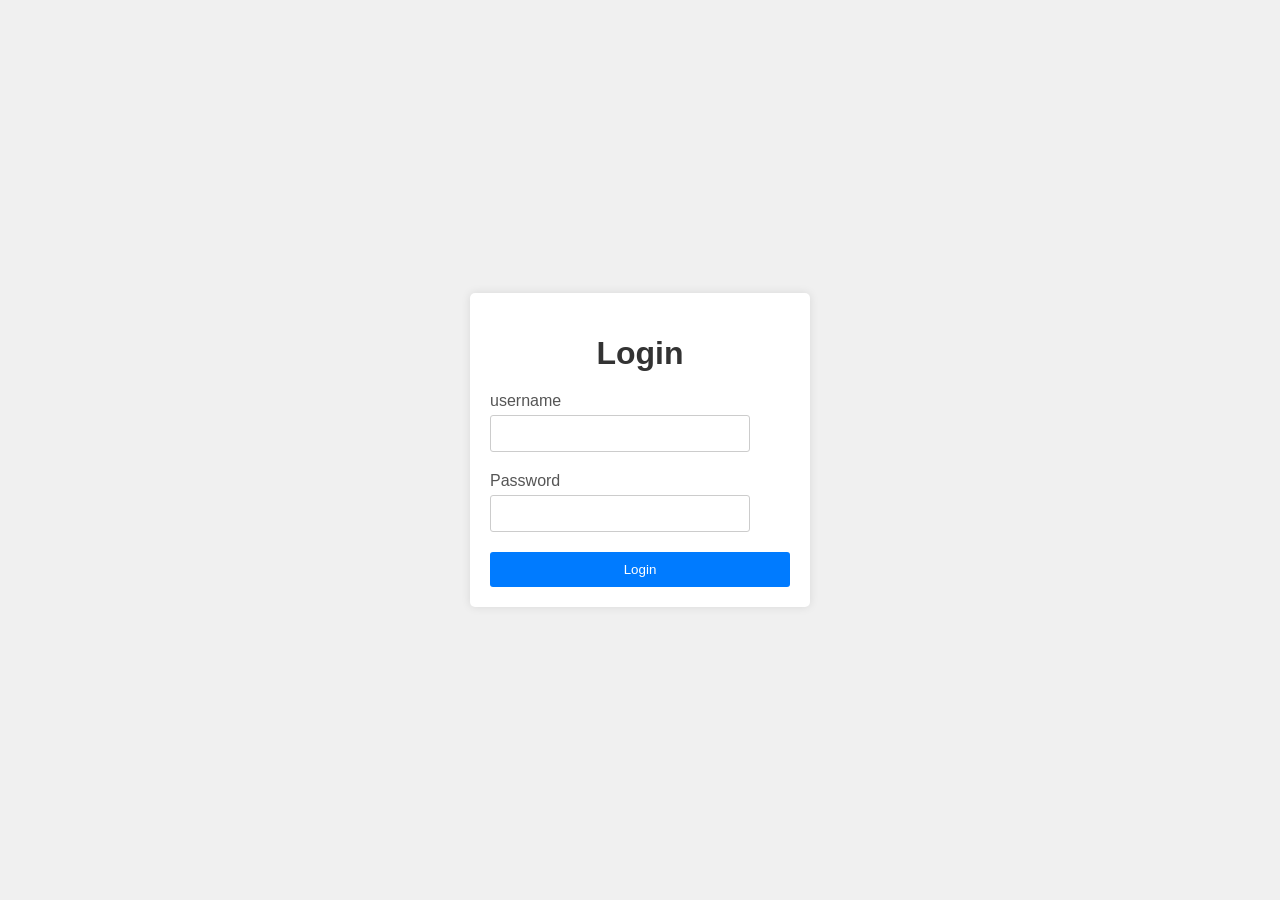
==== src/static/templates/index.html @ 3bb4d053 "login page begining Signed-off-by: pushpak <pushpakibm@gmail.com>" ====
<!DOCTYPE html>
<html lang="en">
<head>
    <meta charset="UTF-8">
    <meta name="viewport" content="width=device-width, initial-scale=1.0">
    <title>Login System</title>
    <style>
        body {
            font-family: Arial, sans-serif;
            background-color: #f0f0f0;
            margin: 0;
            padding: 0;
            display: flex;
            justify-content: center;
            align-items: center;
            height: 100vh;
        }
        .login-container {
            width: 300px;
            background-color: #ffffff;
            padding: 20px;
            border-radius: 5px;
            box-shadow: 0 0 10px rgba(0, 0, 0, 0.1);
        }
        .login-container h1 {
            text-align: center;
            color: #333;
            margin-bottom: 20px;
        }
        .login-container label {
            display: block;
            margin-bottom: 5px;
            color: #555;
        }
        .login-container input[type="text"], 
        .login-container input[type="password"] {
            width: calc(100% - 40px);
            padding: 10px;
            margin-bottom: 20px;
            border: 1px solid #ccc;
            border-radius: 3px;
            box-sizing: border-box;
        }
        .login-container button {
            width: 100%;
            padding: 10px;
            border: none;
            background-color: #007bff;
            color: #fff;
            cursor: pointer;
            border-radius: 3px;
            box-sizing: border-box;
        }
        .login-container button:hover {
            background-color: #0056b3;
        }
    </style>
</head>
<body>
    <div class="login-container">
        <h1>Login</h1>
        <label for="username">username</label>
        <input id="username" type="text" />
        <label for="pw">Password</label>
        <input id="pw" type="password" value="" />
        <button onclick="login_btn()">Login</button>
    </div>

    <script>
        function login_btn() {
            let id = document.getElementById("id");
            let pw = document.getElementById("pw");
            const data = { username: username.value, password: pw.value };
            
            fetch('http://localhost:3000/login', {
                method: 'POST',
                headers: {
                    'Content-Type': 'application/json'
                },
                body: JSON.stringify(data)
            })
            .then(response => {
                if (!response.ok) {
                    throw new Error('Network response was not ok');
                }
                return response.json();
            })
            .then(data => {
                if (data.result == true) {
                    location.href = 'http://localhost:3000/success';
                } else {
                    location.href = 'http://localhost:3000/error';
                }
            })
            .catch(error => {
                console.error('There has been a problem with your fetch operation:', error);
            });
        }
    </script>
</body>
</html>
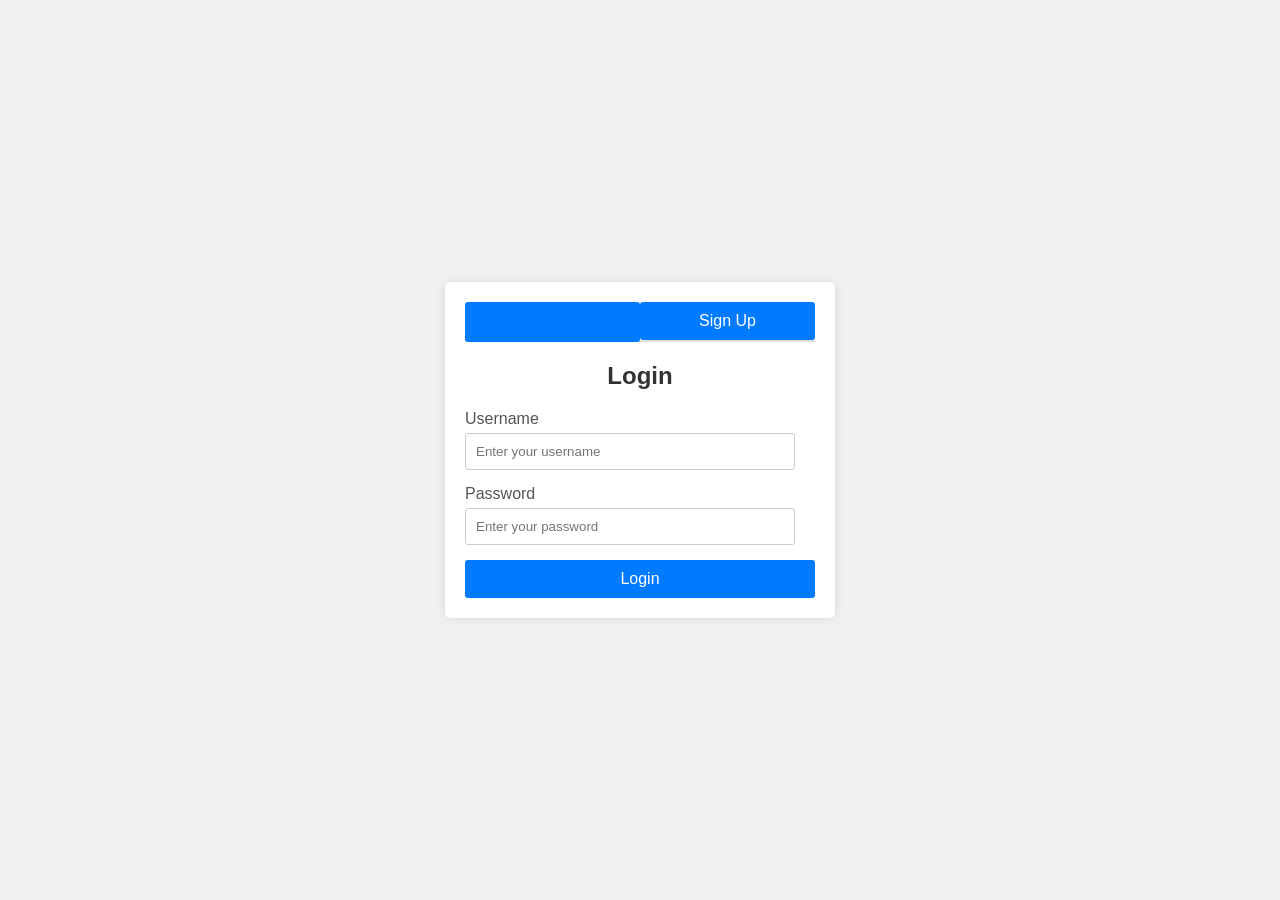
==== commit b731793e: "included signup page Signed-off-by: pushpak <pushpakibm@gmail.com>" ====
--- a/src/static/templates/index.html
+++ b/src/static/templates/index.html
@@ -3,7 +3,7 @@
 <head>
     <meta charset="UTF-8">
     <meta name="viewport" content="width=device-width, initial-scale=1.0">
-    <title>Login System</title>
+    <title>Authentication System</title>
     <style>
         body {
             font-family: Arial, sans-serif;
@@ -15,33 +15,64 @@
             align-items: center;
             height: 100vh;
         }
-        .login-container {
-            width: 300px;
+        .auth-container {
+            width: 350px;
             background-color: #ffffff;
             padding: 20px;
             border-radius: 5px;
             box-shadow: 0 0 10px rgba(0, 0, 0, 0.1);
         }
-        .login-container h1 {
+        .tabs {
+            display: flex;
+            margin-bottom: 20px;
+            border-bottom: 2px solid #e0e0e0;
+        }
+        .tab {
+            flex: 1;
+            padding: 10px;
+            text-align: center;
+            cursor: pointer;
+            background-color: transparent;
+            border: none;
+            color: #666;
+            font-size: 16px;
+            transition: all 0.3s;
+        }
+        .tab.active {
+            color: #007bff;
+            border-bottom: 2px solid #007bff;
+            margin-bottom: -2px;
+        }
+        .tab:hover {
+            color: #007bff;
+        }
+        .form-container {
+            display: none;
+        }
+        .form-container.active {
+            display: block;
+        }
+        .auth-container h2 {
             text-align: center;
             color: #333;
             margin-bottom: 20px;
         }
-        .login-container label {
+        .auth-container label {
             display: block;
             margin-bottom: 5px;
             color: #555;
         }
-        .login-container input[type="text"], 
-        .login-container input[type="password"] {
-            width: calc(100% - 40px);
+        .auth-container input[type="text"], 
+        .auth-container input[type="password"],
+        .auth-container input[type="email"] {
+            width: calc(100% - 20px);
             padding: 10px;
-            margin-bottom: 20px;
+            margin-bottom: 15px;
             border: 1px solid #ccc;
             border-radius: 3px;
             box-sizing: border-box;
         }
-        .login-container button {
+        .auth-container button {
             width: 100%;
             padding: 10px;
             border: none;
@@ -50,52 +81,68 @@
             cursor: pointer;
             border-radius: 3px;
             box-sizing: border-box;
+            font-size: 16px;
         }
-        .login-container button:hover {
+        .auth-container button:hover {
             background-color: #0056b3;
+        }
+        .message {
+            margin-top: 15px;
+            padding: 10px;
+            border-radius: 3px;
+            text-align: center;
+            display: none;
+        }
+        .message.error {
+            background-color: #f8d7da;
+            color: #721c24;
+            border: 1px solid #f5c6cb;
+        }
+        .message.success {
+            background-color: #d4edda;
+            color: #155724;
+            border: 1px solid #c3e6cb;
         }
     </style>
 </head>
 <body>
-    <div class="login-container">
-        <h1>Login</h1>
-        <label for="username">username</label>
-        <input id="username" type="text" />
-        <label for="pw">Password</label>
-        <input id="pw" type="password" value="" />
-        <button onclick="login_btn()">Login</button>
+    <div class="auth-container">
+        <div class="tabs">
+            <button class="tab active" onclick="switchTab('login')">Login</button>
+            <button class="tab" onclick="switchTab('signup')">Sign Up</button>
+        </div>
+
+        <!-- Login Form -->
+        <div id="login-form" class="form-container active">
+            <h2>Login</h2>
+            <label for="login-username">Username</label>
+            <input id="login-username" type="text" placeholder="Enter your username" />
+            <label for="login-password">Password</label>
+            <input id="login-password" type="password" placeholder="Enter your password" />
+            <button onclick="login_btn()">Login</button>
+            <div id="login-message" class="message"></div>
+        </div>
+
+        <!-- Sign Up Form -->
+        <div id="signup-form" class="form-container">
+            <h2>Sign Up</h2>
+            <label for="signup-first-name">First Name</label>
+            <input id="signup-first-name" type="text" placeholder="Enter your first name" />
+            <label for="signup-last-name">Last Name</label>
+            <input id="signup-last-name" type="text" placeholder="Enter your last name" />
+            <label for="signup-username">Username</label>
+            <input id="signup-username" type="text" placeholder="Choose a username" />
+            <label for="signup-email">Email</label>
+            <input id="signup-email" type="email" placeholder="Enter your email" />
+            <label for="signup-password">Password</label>
+            <input id="signup-password" type="password" placeholder="Choose a password" />
+            <label for="signup-confirm-password">Confirm Password</label>
+            <input id="signup-confirm-password" type="password" placeholder="Confirm your password" />
+            <button onclick="signup_btn()">Sign Up</button>
+            <div id="signup-message" class="message"></div>
+        </div>
     </div>
 
-    <script>
-        function login_btn() {
-            let id = document.getElementById("id");
-            let pw = document.getElementById("pw");
-            const data = { username: username.value, password: pw.value };
-            
-            fetch('http://localhost:3000/login', {
-                method: 'POST',
-                headers: {
-                    'Content-Type': 'application/json'
-                },
-                body: JSON.stringify(data)
-            })
-            .then(response => {
-                if (!response.ok) {
-                    throw new Error('Network response was not ok');
-                }
-                return response.json();
-            })
-            .then(data => {
-                if (data.result == true) {
-                    location.href = 'http://localhost:3000/success';
-                } else {
-                    location.href = 'http://localhost:3000/error';
-                }
-            })
-            .catch(error => {
-                console.error('There has been a problem with your fetch operation:', error);
-            });
-        }
-    </script>
+    <script src="/static/js/auth.js"></script>
 </body>
 </html>
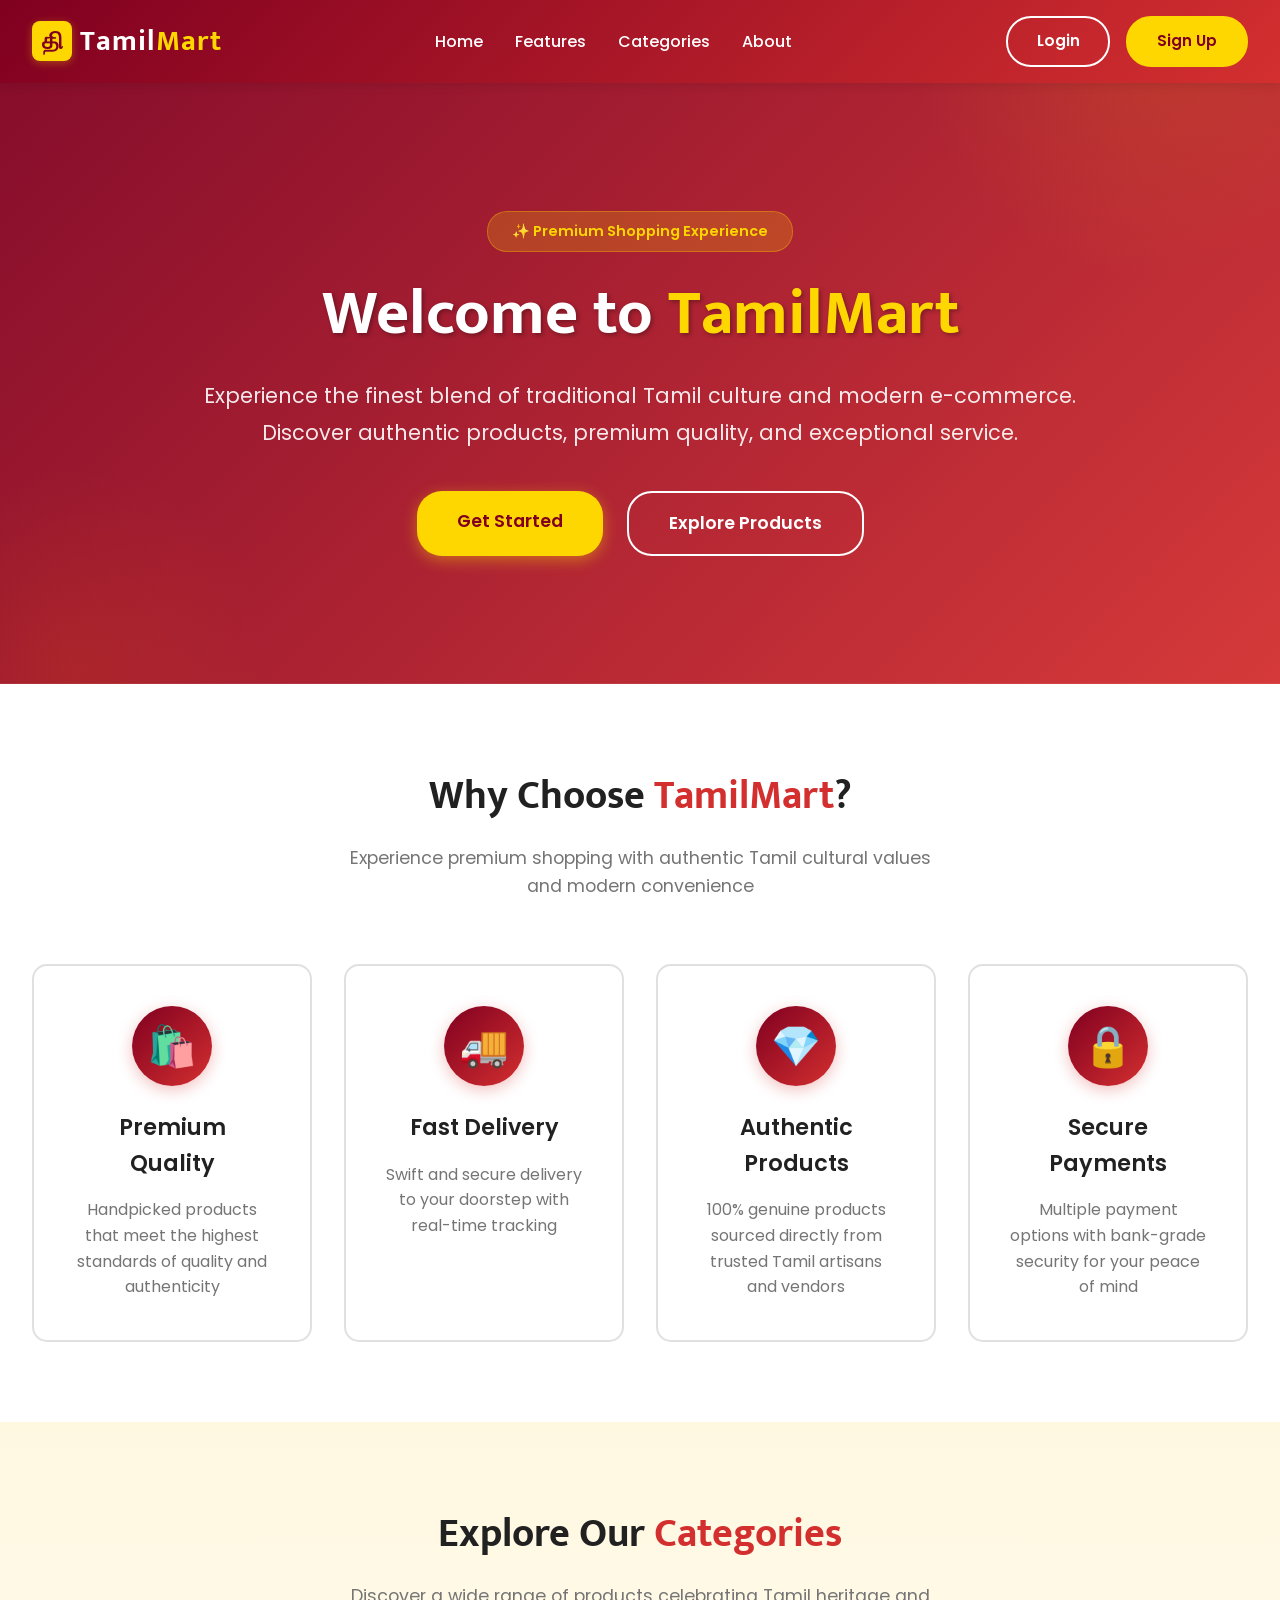
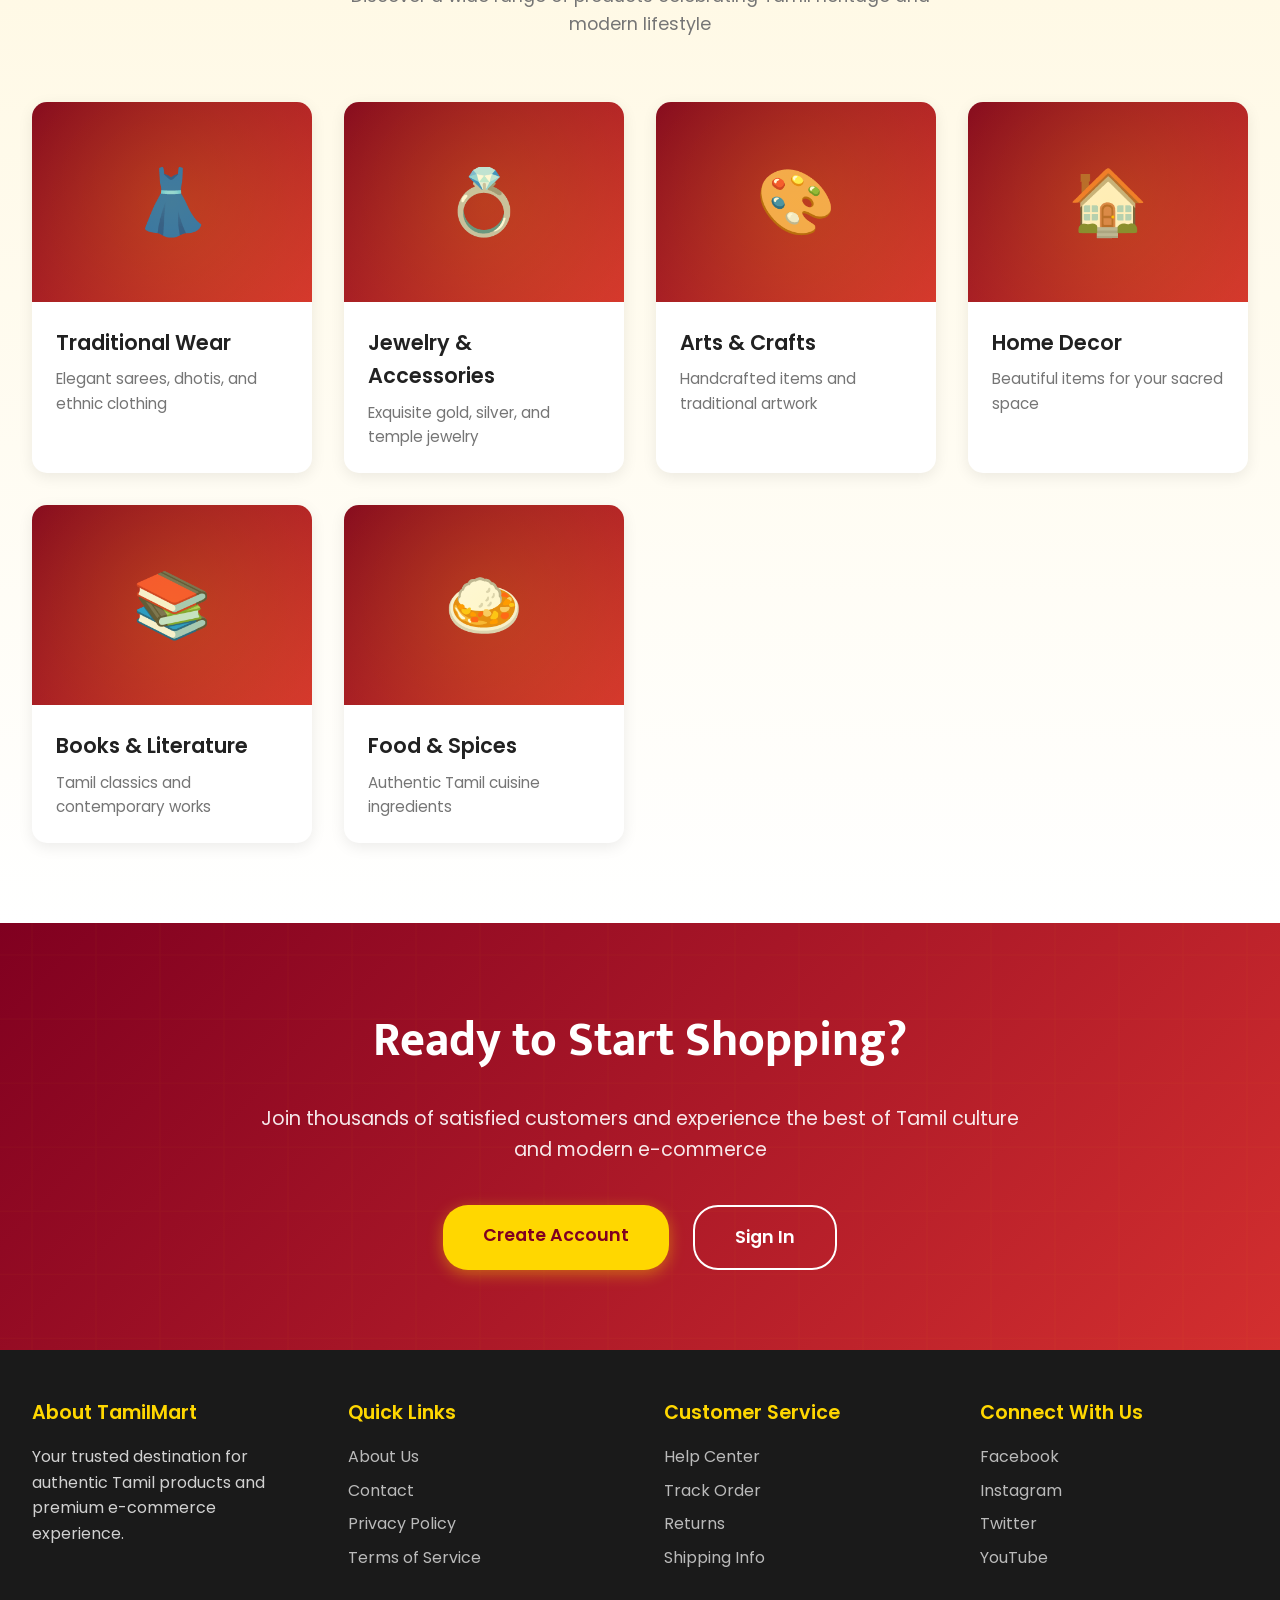
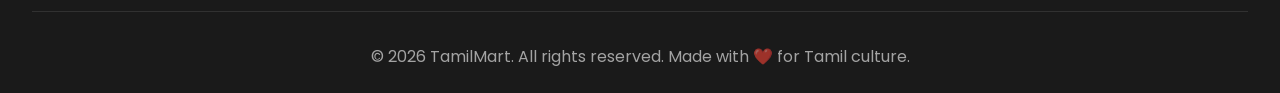
==== commit 3ea6c4c3: "fluid frontend application updated Signed-off-by: pushpak <pushpakibm@gmail.com>" ====
--- a/src/static/templates/index.html
+++ b/src/static/templates/index.html
@@ -3,146 +3,810 @@
 <head>
     <meta charset="UTF-8">
     <meta name="viewport" content="width=device-width, initial-scale=1.0">
-    <title>Authentication System</title>
+    <title>TamilMart - Premium E-Commerce Platform</title>
+    <link rel="preconnect" href="https://fonts.googleapis.com">
+    <link rel="preconnect" href="https://fonts.gstatic.com" crossorigin>
+    <link href="https://fonts.googleapis.com/css2?family=Poppins:wght@300;400;500;600;700&family=Mukta:wght@400;600;700&display=swap" rel="stylesheet">
     <style>
-        body {
-            font-family: Arial, sans-serif;
-            background-color: #f0f0f0;
+        * {
             margin: 0;
             padding: 0;
+            box-sizing: border-box;
+        }
+
+        :root {
+            --primary-color: #D32F2F;
+            --secondary-color: #FF6F00;
+            --accent-color: #FFC107;
+            --dark-bg: #1A1A1A;
+            --light-bg: #FFFFFF;
+            --text-dark: #212121;
+            --text-light: #757575;
+            --border-color: #E0E0E0;
+            --success-color: #4CAF50;
+            --tamil-gold: #FFD700;
+            --tamil-maroon: #800020;
+        }
+
+        body {
+            font-family: 'Poppins', sans-serif;
+            color: var(--text-dark);
+            line-height: 1.6;
+            overflow-x: hidden;
+        }
+
+        /* Navigation Bar */
+        .navbar {
+            background: linear-gradient(135deg, var(--tamil-maroon) 0%, var(--primary-color) 100%);
+            padding: 1rem 0;
+            position: sticky;
+            top: 0;
+            z-index: 1000;
+            box-shadow: 0 2px 10px rgba(0, 0, 0, 0.1);
+        }
+
+        .nav-container {
+            max-width: 1400px;
+            margin: 0 auto;
+            padding: 0 2rem;
             display: flex;
+            justify-content: space-between;
+            align-items: center;
+        }
+
+        .logo {
+            display: flex;
+            align-items: center;
+            gap: 0.5rem;
+            text-decoration: none;
+        }
+
+        .logo-icon {
+            width: 40px;
+            height: 40px;
+            background: var(--tamil-gold);
+            border-radius: 8px;
+            display: flex;
+            align-items: center;
             justify-content: center;
+            font-size: 1.5rem;
+            font-weight: bold;
+            color: var(--tamil-maroon);
+            box-shadow: 0 2px 8px rgba(255, 215, 0, 0.3);
+        }
+
+        .logo-text {
+            font-family: 'Mukta', sans-serif;
+            font-size: 1.8rem;
+            font-weight: 700;
+            color: var(--light-bg);
+            letter-spacing: 1px;
+        }
+
+        .logo-text .tamil-accent {
+            color: var(--tamil-gold);
+        }
+
+        .nav-links {
+            display: flex;
+            gap: 2rem;
             align-items: center;
-            height: 100vh;
-        }
-        .auth-container {
-            width: 350px;
-            background-color: #ffffff;
-            padding: 20px;
-            border-radius: 5px;
-            box-shadow: 0 0 10px rgba(0, 0, 0, 0.1);
-        }
-        .tabs {
+        }
+
+        .nav-link {
+            color: var(--light-bg);
+            text-decoration: none;
+            font-weight: 500;
+            transition: all 0.3s ease;
+            position: relative;
+        }
+
+        .nav-link::after {
+            content: '';
+            position: absolute;
+            bottom: -5px;
+            left: 0;
+            width: 0;
+            height: 2px;
+            background: var(--tamil-gold);
+            transition: width 0.3s ease;
+        }
+
+        .nav-link:hover::after {
+            width: 100%;
+        }
+
+        .auth-buttons {
             display: flex;
-            margin-bottom: 20px;
-            border-bottom: 2px solid #e0e0e0;
-        }
-        .tab {
-            flex: 1;
-            padding: 10px;
+            gap: 1rem;
+        }
+
+        .btn {
+            padding: 0.7rem 1.8rem;
+            border: none;
+            border-radius: 25px;
+            font-weight: 600;
+            cursor: pointer;
+            transition: all 0.3s ease;
+            text-decoration: none;
+            display: inline-block;
+            font-size: 0.95rem;
+        }
+
+        .btn-login {
+            background: transparent;
+            color: var(--light-bg);
+            border: 2px solid var(--light-bg);
+        }
+
+        .btn-login:hover {
+            background: var(--light-bg);
+            color: var(--primary-color);
+            transform: translateY(-2px);
+            box-shadow: 0 4px 12px rgba(255, 255, 255, 0.3);
+        }
+
+        .btn-signup {
+            background: var(--tamil-gold);
+            color: var(--tamil-maroon);
+            border: 2px solid var(--tamil-gold);
+        }
+
+        .btn-signup:hover {
+            background: transparent;
+            color: var(--tamil-gold);
+            transform: translateY(-2px);
+            box-shadow: 0 4px 12px rgba(255, 215, 0, 0.3);
+        }
+
+        /* Hero Section */
+        .hero {
+            background: linear-gradient(135deg, rgba(128, 0, 32, 0.95) 0%, rgba(211, 47, 47, 0.95) 100%),
+                        url('data:image/svg+xml,<svg xmlns="http://www.w3.org/2000/svg" viewBox="0 0 1200 600"><defs><pattern id="kolam" x="0" y="0" width="100" height="100" patternUnits="userSpaceOnUse"><circle cx="50" cy="50" r="2" fill="rgba(255,215,0,0.1)"/><circle cx="25" cy="25" r="1.5" fill="rgba(255,215,0,0.08)"/><circle cx="75" cy="75" r="1.5" fill="rgba(255,215,0,0.08)"/><circle cx="25" cy="75" r="1.5" fill="rgba(255,215,0,0.08)"/><circle cx="75" cy="25" r="1.5" fill="rgba(255,215,0,0.08)"/></pattern></defs><rect width="1200" height="600" fill="url(%23kolam)"/></svg>');
+            background-size: cover;
+            background-position: center;
+            padding: 8rem 2rem;
             text-align: center;
+            position: relative;
+            overflow: hidden;
+        }
+
+        .hero::before {
+            content: '';
+            position: absolute;
+            top: -50%;
+            right: -10%;
+            width: 500px;
+            height: 500px;
+            background: radial-gradient(circle, rgba(255, 215, 0, 0.1) 0%, transparent 70%);
+            border-radius: 50%;
+            animation: float 6s ease-in-out infinite;
+        }
+
+        .hero::after {
+            content: '';
+            position: absolute;
+            bottom: -30%;
+            left: -10%;
+            width: 400px;
+            height: 400px;
+            background: radial-gradient(circle, rgba(255, 111, 0, 0.1) 0%, transparent 70%);
+            border-radius: 50%;
+            animation: float 8s ease-in-out infinite reverse;
+        }
+
+        @keyframes float {
+            0%, 100% { transform: translateY(0) rotate(0deg); }
+            50% { transform: translateY(-30px) rotate(5deg); }
+        }
+
+        .hero-content {
+            max-width: 900px;
+            margin: 0 auto;
+            position: relative;
+            z-index: 1;
+        }
+
+        .hero-badge {
+            display: inline-block;
+            background: rgba(255, 215, 0, 0.2);
+            color: var(--tamil-gold);
+            padding: 0.5rem 1.5rem;
+            border-radius: 20px;
+            font-size: 0.9rem;
+            font-weight: 600;
+            margin-bottom: 1.5rem;
+            border: 1px solid rgba(255, 215, 0, 0.3);
+        }
+
+        .hero h1 {
+            font-family: 'Mukta', sans-serif;
+            font-size: 4rem;
+            font-weight: 700;
+            color: var(--light-bg);
+            margin-bottom: 1.5rem;
+            line-height: 1.2;
+            text-shadow: 2px 2px 4px rgba(0, 0, 0, 0.3);
+        }
+
+        .hero h1 .highlight {
+            color: var(--tamil-gold);
+            position: relative;
+            display: inline-block;
+        }
+
+        .hero p {
+            font-size: 1.3rem;
+            color: rgba(255, 255, 255, 0.9);
+            margin-bottom: 2.5rem;
+            line-height: 1.8;
+        }
+
+        .hero-buttons {
+            display: flex;
+            gap: 1.5rem;
+            justify-content: center;
+            flex-wrap: wrap;
+        }
+
+        .btn-primary {
+            background: var(--tamil-gold);
+            color: var(--tamil-maroon);
+            padding: 1rem 2.5rem;
+            font-size: 1.1rem;
+            box-shadow: 0 4px 15px rgba(255, 215, 0, 0.4);
+        }
+
+        .btn-primary:hover {
+            background: var(--light-bg);
+            transform: translateY(-3px);
+            box-shadow: 0 6px 20px rgba(255, 215, 0, 0.5);
+        }
+
+        .btn-secondary {
+            background: transparent;
+            color: var(--light-bg);
+            border: 2px solid var(--light-bg);
+            padding: 1rem 2.5rem;
+            font-size: 1.1rem;
+        }
+
+        .btn-secondary:hover {
+            background: var(--light-bg);
+            color: var(--primary-color);
+            transform: translateY(-3px);
+        }
+
+        /* Features Section */
+        .features {
+            padding: 5rem 2rem;
+            background: var(--light-bg);
+        }
+
+        .section-header {
+            text-align: center;
+            margin-bottom: 4rem;
+        }
+
+        .section-title {
+            font-family: 'Mukta', sans-serif;
+            font-size: 2.5rem;
+            font-weight: 700;
+            color: var(--text-dark);
+            margin-bottom: 1rem;
+        }
+
+        .section-title .accent {
+            color: var(--primary-color);
+        }
+
+        .section-subtitle {
+            font-size: 1.1rem;
+            color: var(--text-light);
+            max-width: 600px;
+            margin: 0 auto;
+        }
+
+        .features-grid {
+            max-width: 1400px;
+            margin: 0 auto;
+            display: grid;
+            grid-template-columns: repeat(auto-fit, minmax(280px, 1fr));
+            gap: 2rem;
+        }
+
+        .feature-card {
+            background: var(--light-bg);
+            padding: 2.5rem;
+            border-radius: 15px;
+            text-align: center;
+            transition: all 0.3s ease;
+            border: 2px solid var(--border-color);
+            position: relative;
+            overflow: hidden;
+        }
+
+        .feature-card::before {
+            content: '';
+            position: absolute;
+            top: 0;
+            left: 0;
+            width: 100%;
+            height: 4px;
+            background: linear-gradient(90deg, var(--tamil-maroon), var(--tamil-gold));
+            transform: scaleX(0);
+            transition: transform 0.3s ease;
+        }
+
+        .feature-card:hover {
+            transform: translateY(-10px);
+            box-shadow: 0 10px 30px rgba(0, 0, 0, 0.1);
+            border-color: var(--primary-color);
+        }
+
+        .feature-card:hover::before {
+            transform: scaleX(1);
+        }
+
+        .feature-icon {
+            width: 80px;
+            height: 80px;
+            margin: 0 auto 1.5rem;
+            background: linear-gradient(135deg, var(--tamil-maroon), var(--primary-color));
+            border-radius: 50%;
+            display: flex;
+            align-items: center;
+            justify-content: center;
+            font-size: 2.5rem;
+            color: var(--tamil-gold);
+            box-shadow: 0 4px 15px rgba(211, 47, 47, 0.3);
+        }
+
+        .feature-card h3 {
+            font-size: 1.4rem;
+            font-weight: 600;
+            margin-bottom: 1rem;
+            color: var(--text-dark);
+        }
+
+        .feature-card p {
+            color: var(--text-light);
+            line-height: 1.6;
+        }
+
+        /* Categories Section */
+        .categories {
+            padding: 5rem 2rem;
+            background: linear-gradient(180deg, #FFF8E1 0%, #FFFFFF 100%);
+        }
+
+        .categories-grid {
+            max-width: 1400px;
+            margin: 0 auto;
+            display: grid;
+            grid-template-columns: repeat(auto-fit, minmax(250px, 1fr));
+            gap: 2rem;
+        }
+
+        .category-card {
+            background: var(--light-bg);
+            border-radius: 15px;
+            overflow: hidden;
+            box-shadow: 0 4px 15px rgba(0, 0, 0, 0.08);
+            transition: all 0.3s ease;
             cursor: pointer;
-            background-color: transparent;
+            position: relative;
+        }
+
+        .category-card::before {
+            content: '';
+            position: absolute;
+            top: 0;
+            left: 0;
+            right: 0;
+            bottom: 0;
+            background: linear-gradient(135deg, rgba(128, 0, 32, 0.8), rgba(211, 47, 47, 0.8));
+            opacity: 0;
+            transition: opacity 0.3s ease;
+        }
+
+        .category-card:hover {
+            transform: translateY(-10px);
+            box-shadow: 0 12px 30px rgba(0, 0, 0, 0.15);
+        }
+
+        .category-card:hover::before {
+            opacity: 1;
+        }
+
+        .category-image {
+            width: 100%;
+            height: 200px;
+            background: linear-gradient(135deg, var(--tamil-maroon), var(--primary-color));
+            display: flex;
+            align-items: center;
+            justify-content: center;
+            font-size: 4rem;
+            position: relative;
+            overflow: hidden;
+        }
+
+        .category-image::after {
+            content: '';
+            position: absolute;
+            top: -50%;
+            right: -50%;
+            width: 200%;
+            height: 200%;
+            background: radial-gradient(circle, rgba(255, 215, 0, 0.2) 0%, transparent 70%);
+            animation: rotate 10s linear infinite;
+        }
+
+        @keyframes rotate {
+            from { transform: rotate(0deg); }
+            to { transform: rotate(360deg); }
+        }
+
+        .category-content {
+            padding: 1.5rem;
+            position: relative;
+            z-index: 1;
+        }
+
+        .category-card:hover .category-content h3,
+        .category-card:hover .category-content p {
+            color: var(--light-bg);
+        }
+
+        .category-content h3 {
+            font-size: 1.3rem;
+            font-weight: 600;
+            margin-bottom: 0.5rem;
+            color: var(--text-dark);
+            transition: color 0.3s ease;
+        }
+
+        .category-content p {
+            color: var(--text-light);
+            font-size: 0.95rem;
+            transition: color 0.3s ease;
+        }
+
+        /* CTA Section */
+        .cta-section {
+            padding: 5rem 2rem;
+            background: linear-gradient(135deg, var(--tamil-maroon) 0%, var(--primary-color) 100%);
+            text-align: center;
+            position: relative;
+            overflow: hidden;
+        }
+
+        .cta-section::before {
+            content: '';
+            position: absolute;
+            top: 0;
+            left: 0;
+            right: 0;
+            bottom: 0;
+            background: url('data:image/svg+xml,<svg xmlns="http://www.w3.org/2000/svg" viewBox="0 0 1200 400"><defs><pattern id="pattern" x="0" y="0" width="60" height="60" patternUnits="userSpaceOnUse"><path d="M30 0 L30 60 M0 30 L60 30" stroke="rgba(255,215,0,0.1)" stroke-width="1"/></pattern></defs><rect width="1200" height="400" fill="url(%23pattern)"/></svg>');
+            opacity: 0.3;
+        }
+
+        .cta-content {
+            max-width: 800px;
+            margin: 0 auto;
+            position: relative;
+            z-index: 1;
+        }
+
+        .cta-content h2 {
+            font-family: 'Mukta', sans-serif;
+            font-size: 3rem;
+            font-weight: 700;
+            color: var(--light-bg);
+            margin-bottom: 1.5rem;
+        }
+
+        .cta-content p {
+            font-size: 1.2rem;
+            color: rgba(255, 255, 255, 0.9);
+            margin-bottom: 2.5rem;
+        }
+
+        /* Footer */
+        .footer {
+            background: var(--dark-bg);
+            color: rgba(255, 255, 255, 0.8);
+            padding: 3rem 2rem 1.5rem;
+        }
+
+        .footer-content {
+            max-width: 1400px;
+            margin: 0 auto;
+            display: grid;
+            grid-template-columns: repeat(auto-fit, minmax(250px, 1fr));
+            gap: 3rem;
+            margin-bottom: 2rem;
+        }
+
+        .footer-section h3 {
+            color: var(--tamil-gold);
+            font-size: 1.2rem;
+            margin-bottom: 1rem;
+            font-weight: 600;
+        }
+
+        .footer-section ul {
+            list-style: none;
+        }
+
+        .footer-section ul li {
+            margin-bottom: 0.5rem;
+        }
+
+        .footer-section a {
+            color: rgba(255, 255, 255, 0.7);
+            text-decoration: none;
+            transition: color 0.3s ease;
+        }
+
+        .footer-section a:hover {
+            color: var(--tamil-gold);
+        }
+
+        .footer-bottom {
+            text-align: center;
+            padding-top: 2rem;
+            border-top: 1px solid rgba(255, 255, 255, 0.1);
+            color: rgba(255, 255, 255, 0.6);
+        }
+
+        /* Mobile Menu Toggle */
+        .mobile-menu-toggle {
+            display: none;
+            background: none;
             border: none;
-            color: #666;
-            font-size: 16px;
-            transition: all 0.3s;
-        }
-        .tab.active {
-            color: #007bff;
-            border-bottom: 2px solid #007bff;
-            margin-bottom: -2px;
-        }
-        .tab:hover {
-            color: #007bff;
-        }
-        .form-container {
-            display: none;
-        }
-        .form-container.active {
-            display: block;
-        }
-        .auth-container h2 {
-            text-align: center;
-            color: #333;
-            margin-bottom: 20px;
-        }
-        .auth-container label {
-            display: block;
-            margin-bottom: 5px;
-            color: #555;
-        }
-        .auth-container input[type="text"], 
-        .auth-container input[type="password"],
-        .auth-container input[type="email"] {
-            width: calc(100% - 20px);
-            padding: 10px;
-            margin-bottom: 15px;
-            border: 1px solid #ccc;
-            border-radius: 3px;
-            box-sizing: border-box;
-        }
-        .auth-container button {
-            width: 100%;
-            padding: 10px;
-            border: none;
-            background-color: #007bff;
-            color: #fff;
+            color: var(--light-bg);
+            font-size: 1.5rem;
             cursor: pointer;
-            border-radius: 3px;
-            box-sizing: border-box;
-            font-size: 16px;
-        }
-        .auth-container button:hover {
-            background-color: #0056b3;
-        }
-        .message {
-            margin-top: 15px;
-            padding: 10px;
-            border-radius: 3px;
-            text-align: center;
-            display: none;
-        }
-        .message.error {
-            background-color: #f8d7da;
-            color: #721c24;
-            border: 1px solid #f5c6cb;
-        }
-        .message.success {
-            background-color: #d4edda;
-            color: #155724;
-            border: 1px solid #c3e6cb;
+        }
+
+        /* Responsive Design */
+        @media (max-width: 768px) {
+            .nav-links {
+                display: none;
+            }
+
+            .mobile-menu-toggle {
+                display: block;
+            }
+
+            .auth-buttons {
+                flex-direction: column;
+                gap: 0.5rem;
+            }
+
+            .hero h1 {
+                font-size: 2.5rem;
+            }
+
+            .hero p {
+                font-size: 1.1rem;
+            }
+
+            .hero-buttons {
+                flex-direction: column;
+            }
+
+            .section-title {
+                font-size: 2rem;
+            }
+
+            .features-grid,
+            .categories-grid {
+                grid-template-columns: 1fr;
+            }
+
+            .cta-content h2 {
+                font-size: 2rem;
+            }
+
+            .footer-content {
+                grid-template-columns: 1fr;
+                gap: 2rem;
+            }
+        }
+
+        @media (max-width: 480px) {
+            .nav-container {
+                padding: 0 1rem;
+            }
+
+            .logo-text {
+                font-size: 1.4rem;
+            }
+
+            .hero {
+                padding: 5rem 1rem;
+            }
+
+            .btn {
+                padding: 0.6rem 1.5rem;
+                font-size: 0.9rem;
+            }
         }
     </style>
 </head>
 <body>
-    <div class="auth-container">
-        <div class="tabs">
-            <button class="tab active" onclick="switchTab('login')">Login</button>
-            <button class="tab" onclick="switchTab('signup')">Sign Up</button>
+    <!-- Navigation Bar -->
+    <nav class="navbar">
+        <div class="nav-container">
+            <a href="/" class="logo">
+                <div class="logo-icon">தி</div>
+                <span class="logo-text">Tamil<span class="tamil-accent">Mart</span></span>
+            </a>
+            
+            <div class="nav-links">
+                <a href="#" class="nav-link">Home</a>
+                <a href="#features" class="nav-link">Features</a>
+                <a href="#categories" class="nav-link">Categories</a>
+                <a href="#" class="nav-link">About</a>
+            </div>
+
+            <div class="auth-buttons">
+                <a href="/login" class="btn btn-login">Login</a>
+                <a href="/signup" class="btn btn-signup">Sign Up</a>
+            </div>
+
+            <button class="mobile-menu-toggle">☰</button>
         </div>
-
-        <!-- Login Form -->
-        <div id="login-form" class="form-container active">
-            <h2>Login</h2>
-            <label for="login-username">Username</label>
-            <input id="login-username" type="text" placeholder="Enter your username" />
-            <label for="login-password">Password</label>
-            <input id="login-password" type="password" placeholder="Enter your password" />
-            <button onclick="login_btn()">Login</button>
-            <div id="login-message" class="message"></div>
+    </nav>
+
+    <!-- Hero Section -->
+    <section class="hero">
+        <div class="hero-content">
+            <span class="hero-badge">✨ Premium Shopping Experience</span>
+            <h1>Welcome to <span class="highlight">TamilMart</span></h1>
+            <p>Experience the finest blend of traditional Tamil culture and modern e-commerce. Discover authentic products, premium quality, and exceptional service.</p>
+            <div class="hero-buttons">
+                <a href="/signup" class="btn btn-primary">Get Started</a>
+                <a href="#categories" class="btn btn-secondary">Explore Products</a>
+            </div>
         </div>
-
-        <!-- Sign Up Form -->
-        <div id="signup-form" class="form-container">
-            <h2>Sign Up</h2>
-            <label for="signup-first-name">First Name</label>
-            <input id="signup-first-name" type="text" placeholder="Enter your first name" />
-            <label for="signup-last-name">Last Name</label>
-            <input id="signup-last-name" type="text" placeholder="Enter your last name" />
-            <label for="signup-username">Username</label>
-            <input id="signup-username" type="text" placeholder="Choose a username" />
-            <label for="signup-email">Email</label>
-            <input id="signup-email" type="email" placeholder="Enter your email" />
-            <label for="signup-password">Password</label>
-            <input id="signup-password" type="password" placeholder="Choose a password" />
-            <label for="signup-confirm-password">Confirm Password</label>
-            <input id="signup-confirm-password" type="password" placeholder="Confirm your password" />
-            <button onclick="signup_btn()">Sign Up</button>
-            <div id="signup-message" class="message"></div>
+    </section>
+
+    <!-- Features Section -->
+    <section class="features" id="features">
+        <div class="section-header">
+            <h2 class="section-title">Why Choose <span class="accent">TamilMart</span>?</h2>
+            <p class="section-subtitle">Experience premium shopping with authentic Tamil cultural values and modern convenience</p>
         </div>
-    </div>
-
-    <script src="/static/js/auth.js"></script>
+        <div class="features-grid">
+            <div class="feature-card">
+                <div class="feature-icon">🛍️</div>
+                <h3>Premium Quality</h3>
+                <p>Handpicked products that meet the highest standards of quality and authenticity</p>
+            </div>
+            <div class="feature-card">
+                <div class="feature-icon">🚚</div>
+                <h3>Fast Delivery</h3>
+                <p>Swift and secure delivery to your doorstep with real-time tracking</p>
+            </div>
+            <div class="feature-card">
+                <div class="feature-icon">💎</div>
+                <h3>Authentic Products</h3>
+                <p>100% genuine products sourced directly from trusted Tamil artisans and vendors</p>
+            </div>
+            <div class="feature-card">
+                <div class="feature-icon">🔒</div>
+                <h3>Secure Payments</h3>
+                <p>Multiple payment options with bank-grade security for your peace of mind</p>
+            </div>
+        </div>
+    </section>
+
+    <!-- Categories Section -->
+    <section class="categories" id="categories">
+        <div class="section-header">
+            <h2 class="section-title">Explore Our <span class="accent">Categories</span></h2>
+            <p class="section-subtitle">Discover a wide range of products celebrating Tamil heritage and modern lifestyle</p>
+        </div>
+        <div class="categories-grid">
+            <div class="category-card">
+                <div class="category-image">👗</div>
+                <div class="category-content">
+                    <h3>Traditional Wear</h3>
+                    <p>Elegant sarees, dhotis, and ethnic clothing</p>
+                </div>
+            </div>
+            <div class="category-card">
+                <div class="category-image">💍</div>
+                <div class="category-content">
+                    <h3>Jewelry & Accessories</h3>
+                    <p>Exquisite gold, silver, and temple jewelry</p>
+                </div>
+            </div>
+            <div class="category-card">
+                <div class="category-image">🎨</div>
+                <div class="category-content">
+                    <h3>Arts & Crafts</h3>
+                    <p>Handcrafted items and traditional artwork</p>
+                </div>
+            </div>
+            <div class="category-card">
+                <div class="category-image">🏠</div>
+                <div class="category-content">
+                    <h3>Home Decor</h3>
+                    <p>Beautiful items for your sacred space</p>
+                </div>
+            </div>
+            <div class="category-card">
+                <div class="category-image">📚</div>
+                <div class="category-content">
+                    <h3>Books & Literature</h3>
+                    <p>Tamil classics and contemporary works</p>
+                </div>
+            </div>
+            <div class="category-card">
+                <div class="category-image">🍛</div>
+                <div class="category-content">
+                    <h3>Food & Spices</h3>
+                    <p>Authentic Tamil cuisine ingredients</p>
+                </div>
+            </div>
+        </div>
+    </section>
+
+    <!-- CTA Section -->
+    <section class="cta-section">
+        <div class="cta-content">
+            <h2>Ready to Start Shopping?</h2>
+            <p>Join thousands of satisfied customers and experience the best of Tamil culture and modern e-commerce</p>
+            <div class="hero-buttons">
+                <a href="/signup" class="btn btn-primary">Create Account</a>
+                <a href="/login" class="btn btn-secondary">Sign In</a>
+            </div>
+        </div>
+    </section>
+
+    <!-- Footer -->
+    <footer class="footer">
+        <div class="footer-content">
+            <div class="footer-section">
+                <h3>About TamilMart</h3>
+                <p>Your trusted destination for authentic Tamil products and premium e-commerce experience.</p>
+            </div>
+            <div class="footer-section">
+                <h3>Quick Links</h3>
+                <ul>
+                    <li><a href="#">About Us</a></li>
+                    <li><a href="#">Contact</a></li>
+                    <li><a href="#">Privacy Policy</a></li>
+                    <li><a href="#">Terms of Service</a></li>
+                </ul>
+            </div>
+            <div class="footer-section">
+                <h3>Customer Service</h3>
+                <ul>
+                    <li><a href="#">Help Center</a></li>
+                    <li><a href="#">Track Order</a></li>
+                    <li><a href="#">Returns</a></li>
+                    <li><a href="#">Shipping Info</a></li>
+                </ul>
+            </div>
+            <div class="footer-section">
+                <h3>Connect With Us</h3>
+                <ul>
+                    <li><a href="#">Facebook</a></li>
+                    <li><a href="#">Instagram</a></li>
+                    <li><a href="#">Twitter</a></li>
+                    <li><a href="#">YouTube</a></li>
+                </ul>
+            </div>
+        </div>
+        <div class="footer-bottom">
+            <p>&copy; 2026 TamilMart. All rights reserved. Made with ❤️ for Tamil culture.</p>
+        </div>
+    </footer>
 </body>
 </html>
